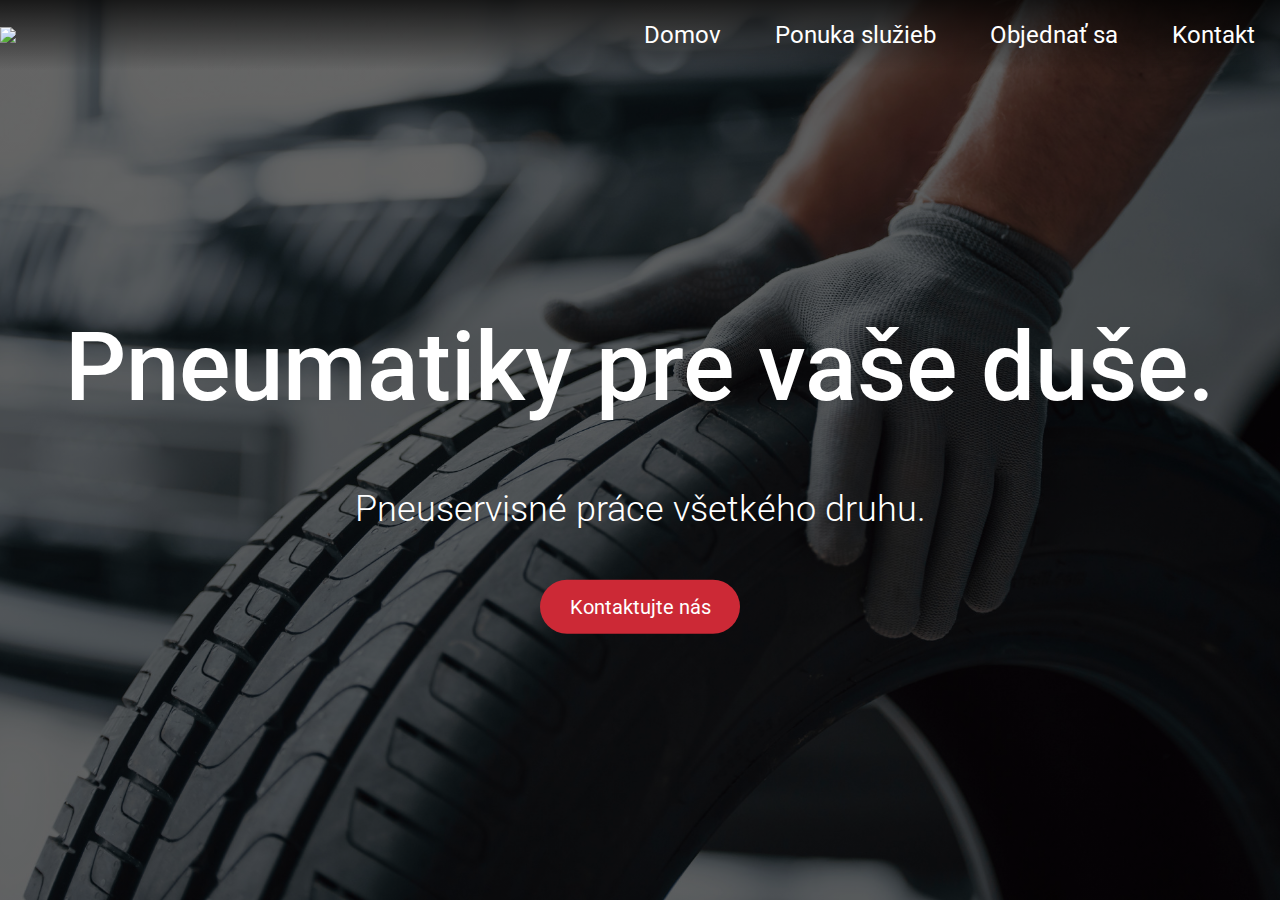
==== index.html @ 589ccd23 "erheheh" ====
<!DOCTYPE html>
<html lang="en">
<head>
    <meta charset="UTF-8">
    <meta name="viewport" content="width=device-width, initial-scale=1.0">
    <link rel="stylesheet" href="style.css">
    <title>Pneuservis Tired</title>
</head>
<body>
    <div class="banner">
        <div class="navbar">
            <img src="images/logo.png" class="logo">
            <ul>
                <li><a href="#">Domov</a></li>
                <li><a href="#">Ponuka služieb</a></li>
                <li><a href="#">Objednať sa</a></li>
                <li><a href="#">Kontakt</a></li>
            </ul>
        </div>
        <div class="titleContent">
            <h1>Pneumatiky pre vaše duše.</h1>
            <h2>Pneuservisné práce všetkého druhu.</h2>
            <div>
                <button type="button" class="contactButton">Kontaktujte nás</button>
            </div>
        </div>
    </div>
    
</body>
</html>
---- style.css ----
@import url('https://fonts.googleapis.com/css2?family=Roboto:wght@300;400;500&display=swap');

*{
    font-family: 'Roboto';
}

body {
    margin: 0px;
}

.banner{
    width: 100%;
    height: 100vh;
    background-image: linear-gradient(rgba(0,0,0,0.6),rgba(0,0,0,0.6)), url(images/title_image.jpg);
    /*<a href="https://www.freepik.com/free-photo/hands-only-mechanic-holding-tire-repair-garage-replacement-winter-summer-tires_9819076.htm">Image by standret</a> on Freepik*/
    background-size: cover;
    background-position: center;
}

.navbar{
    width: 100%;
    margin: auto;
    padding: 5px 0;
    display: flex;
    align-items: center;
    justify-content: space-between;
    background-image: linear-gradient(rgba(0,0,0,0.75),rgba(0,0,0,0));
}

.logo{
    width: 120px;
    cursor: pointer;
}

.navbar ul li{
    list-style: none;
    display: inline-block;
    margin: 0 25px;
    position: relative;
}

.navbar ul li a{
    text-decoration: none;
    font-weight: 400;
    font-size: 24px;
    color: #fff;
}

.navbar ul li::after{
    content: '';
    height: 3px;
    width: 0%;
    background: #cc2936;
    position: absolute;
    left: -10%;
    bottom: -20px;
    transition: 0.3s;
}

.navbar ul li a:hover{
    color: #cc2936;
}

.navbar ul li:hover::after{
    width: 120%;
}

.titleContent{
    width: 100%;
    position: absolute;
    top: 50%;
    transform: translateY(-50%);
    text-align: center;
    color: #fff;
}

.titleContent h1{
    font-size: 96px;
    font-weight: 500;
}

.titleContent h2{
    font-size: 36px;
    font-weight: 300;
}

.contactButton{
    width: 200px;
    padding: 15px 0;
    text-align: center;
    margin: 20px 10px;
    border-radius: 50px;
    font-weight: 400;
    font-size: 20px;
    border: none;
    background: #cc2936;
    color: #fff;
    cursor: pointer;
    transition: 0.3s;
}

.contactButton:hover{
    background: #1b1c22;
}
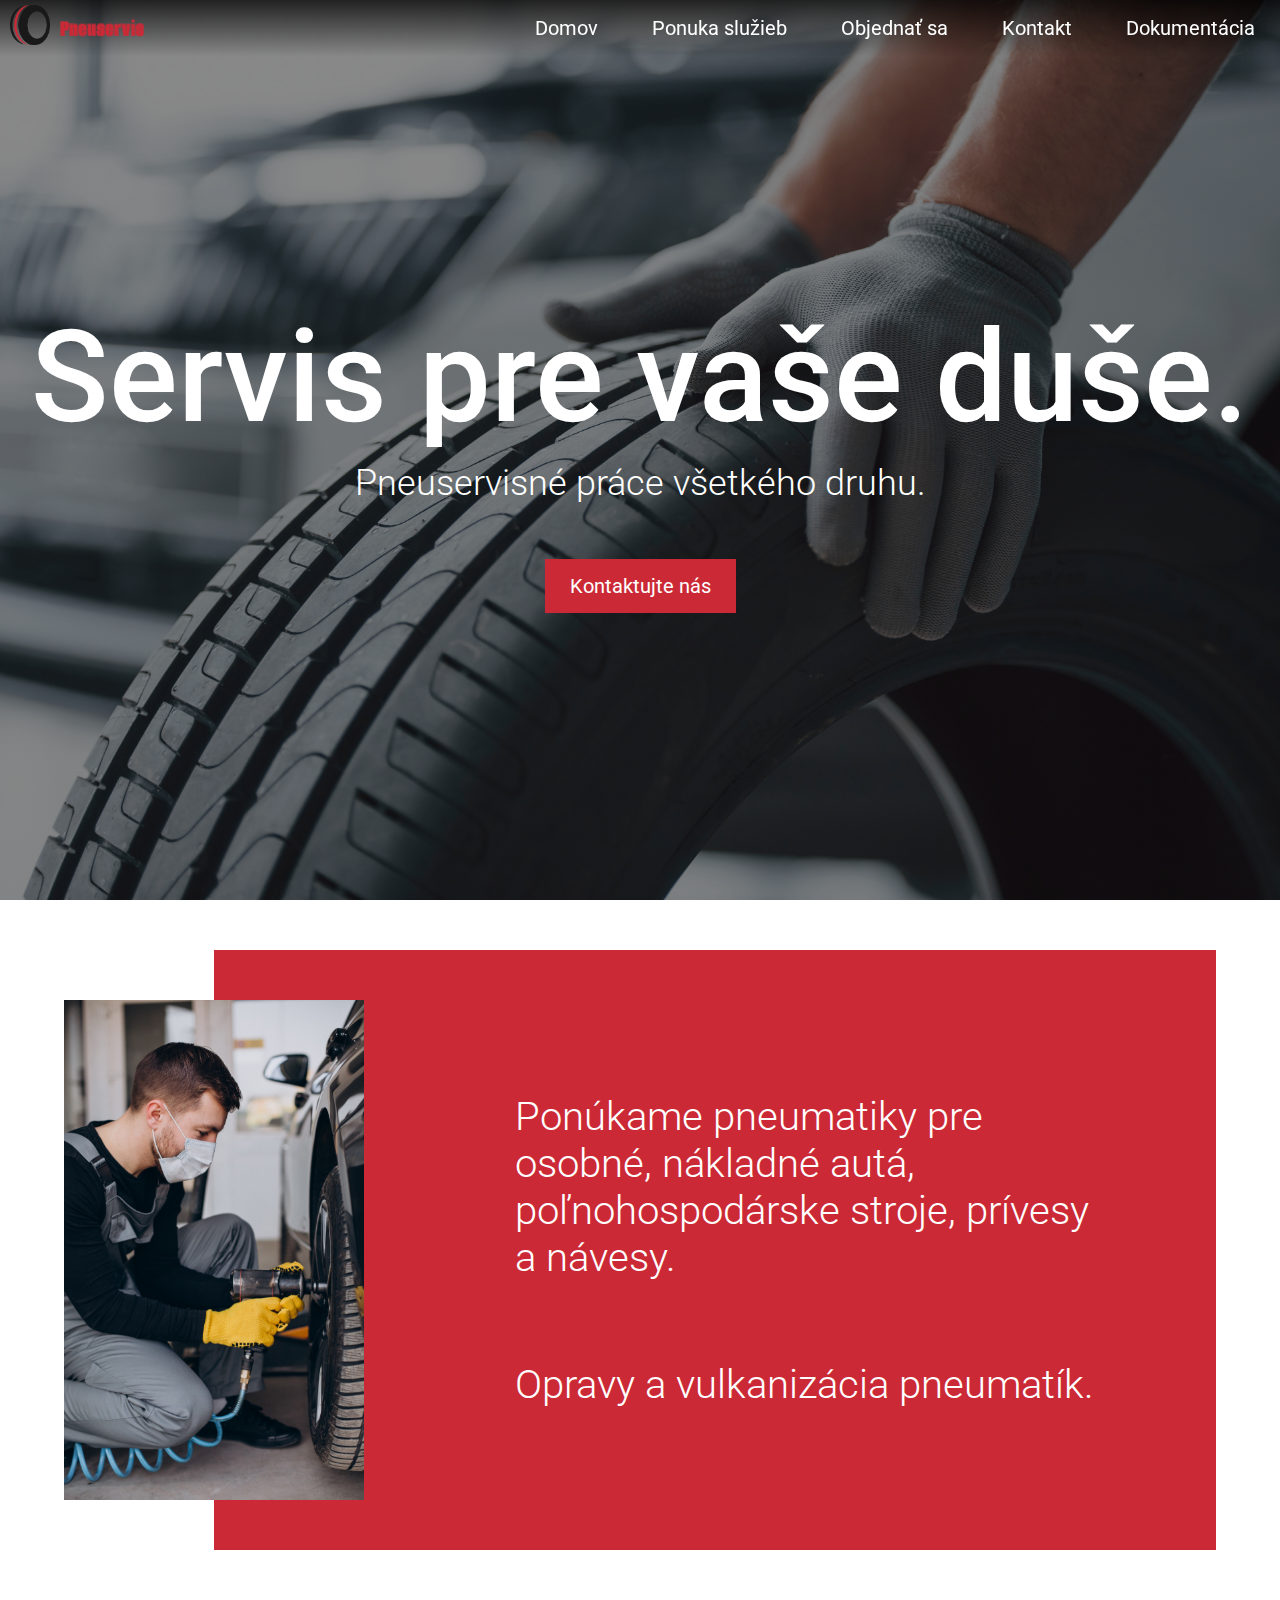
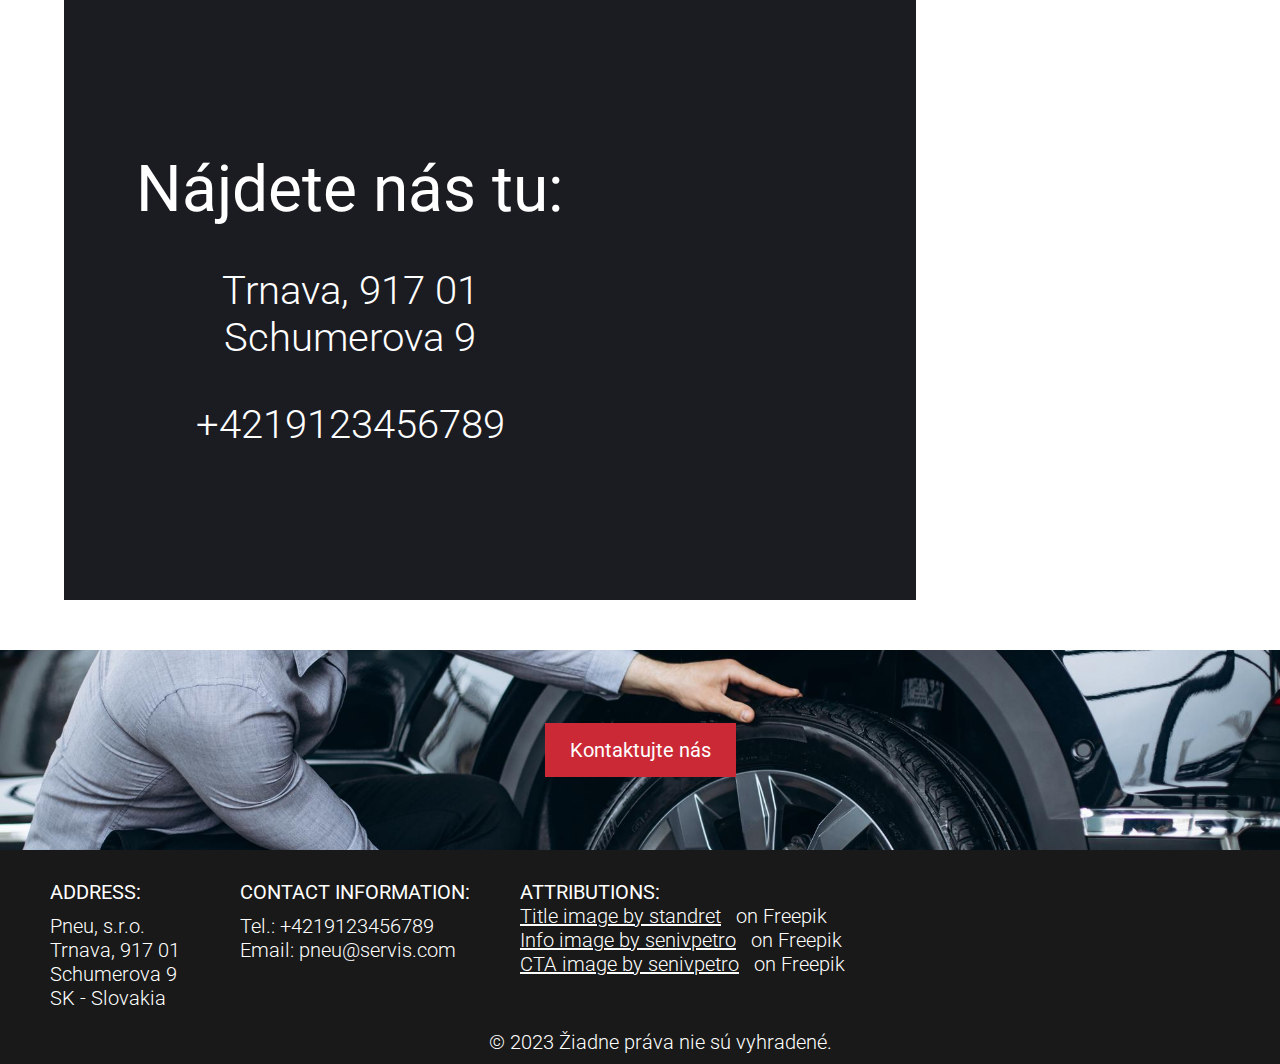
==== commit 89cdc970: "ffvv" ====
--- a/index.html
+++ b/index.html
@@ -3,28 +3,78 @@
 <head>
     <meta charset="UTF-8">
     <meta name="viewport" content="width=device-width, initial-scale=1.0">
-    <link rel="stylesheet" href="style.css">
-    <title>Pneuservis Tired</title>
+    <link rel="stylesheet" href="styles/global.css">
+    <link rel="stylesheet" href="styles/home.css">
+    <script src="scripts.js"></script>
+    <title>Pneuservis</title>
 </head>
 <body>
-    <div class="banner">
-        <div class="navbar">
-            <img src="images/logo.png" class="logo">
-            <ul>
-                <li><a href="#">Domov</a></li>
-                <li><a href="#">Ponuka služieb</a></li>
-                <li><a href="#">Objednať sa</a></li>
-                <li><a href="#">Kontakt</a></li>
-            </ul>
+
+    <div class="navbar">
+        <div class="logo-text">
+            <a href="index.html"><img src="logo.png" class="logo"></a>
+            Pneuservis
         </div>
-        <div class="titleContent">
-            <h1>Pneumatiky pre vaše duše.</h1>
+        <ul>
+            <li><a href="index.html">Domov</a></li>
+            <li><a href="sluzby.html">Ponuka služieb</a></li>
+            <li><a href="objednavka.html">Objednať sa</a></li>
+            <li><a href="kontakt.html">Kontakt</a></li>
+            <li><a href="dokumentacia.html">Dokumentácia</a></li>
+        </ul>
+    </div>
+
+    <div id="banner">
+        <div id="banner-content">
+            <h1>Servis pre vaše duše.</h1>
             <h2>Pneuservisné práce všetkého druhu.</h2>
+            <a href="kontakt.html" type="button" class="contact-button">Kontaktujte nás</a>
+        </div>
+    </div>
+
+    <div id="info-grid-container">
+        <div id="info-image"></div>
+        <div id="info-text">
+            <p>Ponúkame pneumatiky pre osobné, nákladné autá, poľnohospodárske stroje, prívesy a návesy.</p>
+            <p>Opravy a vulkanizácia pneumatík.</p>
+        </div>
+    </div>
+
+    <div id="location-grid-container">
+        <div id="location-text">
+            <h3>Nájdete nás tu:</h3>
+            <p>Trnava, 917 01 <br> Schumerova 9</p>
+            <p>+4219123456789</p>
+        </div>
+        <iframe id="map" src="https://www.google.com/maps/embed?pb=!1m14!1m8!1m3!1d2649.820620700253!2d17.590032!3d48.383182!3m2!1i1024!2i768!4f13.1!3m3!1m2!1s0x476ca083417f3327%3A0x317e314fa55d4696!2sCOOP%20Jednota!5e0!3m2!1ssk!2ssk!4v1697732635929!5m2!1ssk!2ssk" style="border:0;" allowfullscreen="" loading="lazy" referrerpolicy="no-referrer-when-downgrade"></iframe>
+    </div>
+
+    <div class="calltoaction">
+        <a href="kontakt.html" type="button" class="contact-button">Kontaktujte nás</a>
+    </div>
+
+    <footer> 
+        <div class="row">
             <div>
-                <button type="button" class="contactButton">Kontaktujte nás</button>
+                <h4>ADDRESS:</h4>
+                <p>Pneu, s.r.o. <br> Trnava, 917 01 <br> Schumerova 9 <br> SK - Slovakia</p>
+            </div>
+            <div>
+                <h4>CONTACT INFORMATION:</h4>
+                <p>Tel.: +4219123456789 <br> Email: pneu@servis.com</p>
+            </div>
+            <div>
+                <h4>ATTRIBUTIONS:</h4>
+                <a href="https://www.freepik.com/free-photo/hands-only-mechanic-holding-tire-repair-garage-replacement-winter-summer-tires_9819076.htm">Title image by standret</a> on Freepik <br>
+                <a href="https://www.freepik.com/free-photo/car-mechanic-changing-wheels-car_13781745.htm#query=tires&position=20&from_view=search&track=sph">Info image by senivpetro</a> on Freepik <br>
+                <a href="https://www.freepik.com/free-photo/man-choosing-car-checking-tires_27334460.htm#query=car%20wheel&position=27&from_view=keyword&track=ais">CTA image by senivpetro</a> on Freepik
             </div>
         </div>
-    </div>
-    
+
+        <div class="row" id="copyright">
+            <p>© 2023 Žiadne práva nie sú vyhradené.</p>
+        </div> 
+    </footer>
+
 </body>
 </html>--- a/styles/global.css
+++ b/styles/global.css
@@ -0,0 +1,163 @@
+@import url('https://fonts.googleapis.com/css2?family=Roboto:wght@300;400;500&display=swap');
+@import url('https://fonts.googleapis.com/css2?family=Alumni+Sans+Collegiate+One&display=swap');
+
+*{
+    font-family: 'Roboto';
+}
+
+body{
+    margin: 0;
+    padding: 0;
+    background-color: #fff;
+}
+
+.row{
+    display: flex;
+}
+
+.shadow{
+    box-shadow: 0 4px 8px 0 rgba(0, 0, 0, 0.2), 0 6px 20px 0 rgba(0, 0, 0, 0.19);
+}
+
+.navbar{
+    position: fixed;
+    top: 0;
+    width: 100%;
+    display: flex;
+    justify-content: space-between;
+    background-color: #fff;
+    z-index: 100;
+    box-shadow: 0 4px 8px 0 rgba(0, 0, 0, 0.2), 0 6px 20px 0 rgba(0, 0, 0, 0.19);
+}
+
+.navbar ul li{
+    list-style: none;
+    display: inline-block;
+    margin: 0 25px;
+    position: relative;
+}
+
+.navbar ul li a{
+    text-decoration: none;
+    font-weight: 400;
+    font-size: 20px;
+    color: #191919;
+}
+
+.navbar ul li::after{
+    content: '';
+    height: 0%;
+    width: 120%;
+    background: #cc2936;
+    position: absolute;
+    left: -10%;
+    bottom: -16px;
+    transition: 0.3s;
+}
+
+.navbar ul li a:hover{
+    color: #cc2936;
+}
+
+.navbar ul li:hover::after{
+    height: 3px;
+}
+
+.logo{
+    cursor: pointer;
+    height: 40px;
+    margin-top: 5px;
+    margin-bottom: 5px;
+    margin-left: 10px;
+    margin-right: 10px;
+}
+
+.logo-text{
+    font-family: 'Alumni Sans Collegiate One';
+    color: #cc2936;
+    font-size: 25px;
+    margin: 0;
+    font-weight: 400;
+    display: flex;
+    justify-content: center;
+    align-items: center;
+}
+
+.contact-button{
+    padding: 15px;
+    padding-left: 25px;
+    padding-right: 25px;
+    margin: 0px;
+    text-align: center;
+    font-weight: 400;
+    font-size: 20px;
+    background: #cc2936;
+    color: #fff;
+    transition: 0.3s;
+    text-decoration: none;
+}
+
+.contact-button:hover{
+    background: #ffe20a;
+    color: #191919;
+}
+
+footer{
+    left: 0;
+    bottom: 0;
+    width: 100%;
+    background-color: #191919;
+    color: #fff;
+    font-size: 20px;
+    font-weight: 300;
+    text-align: left;
+    padding-top: 30px;
+}
+
+footer h4{
+    font-weight: 400;
+    margin: 0;
+    margin-left: 50px;
+}
+
+footer p{
+    margin: 10px;
+    margin-left: 50px;
+}
+
+footer a{
+    font-weight: 300;
+    margin: 10px;
+    margin-left: 50px;
+    color: #fff;
+}
+
+#copyright{
+    justify-content: center;
+}
+
+.calltoaction{
+    width: 100%;
+    height: 200px;
+    background-image: url(../images/calltoaction_image.jpg); 
+    background-size: cover;
+    background-position: center; 
+    display: flex;
+    justify-content: center;
+    align-items: center;
+    margin-bottom: 0;
+}
+
+input{
+    width: 70%;
+    margin: 0;
+    margin-bottom: 10px;
+    margin-left: 10%;
+    border: none;
+    border-radius: none;
+    font-size: 16px;
+    background-color: #fff;
+    padding: 12px 12px 12px 12px;
+    color: #191919;
+    height: 25px;
+}--- a/styles/home.css
+++ b/styles/home.css
@@ -0,0 +1,127 @@
+.navbar{
+    background-color: transparent;
+    background-image: linear-gradient(rgba(0,0,0,0.75),rgba(0,0,0,0));
+    transition: 0.2s;
+    box-shadow: none;
+}
+
+.navbar.scrolled {
+    background-color: #fff;
+    background-image: none;
+    box-shadow: 0 4px 8px 0 rgba(0, 0, 0, 0.2), 0 6px 20px 0 rgba(0, 0, 0, 0.19);
+}
+
+.navbar ul li a {
+    color: #fff;
+}
+
+.navbar.scrolled ul li a {
+    color: #191919;
+}
+
+.navbar ul li a:hover{
+    color: #cc2936;
+}
+
+#banner{
+    width: 100%;
+    height: 100vh;
+    background-image: linear-gradient(rgba(20,20,20,0.5),rgba(20,20,20,0.5)), url(../images/title_image.jpg);
+    background-size: cover;
+    background-position: center;
+}
+
+#banner-content{
+    width: 100%;
+    position: absolute;
+    top: 50%;
+    transform: translateY(-50%);
+    text-align: center;
+    color: #fff;
+}
+
+#banner-content h1{
+    font-size: 128px;
+    font-weight: 500;
+    margin: 0;
+}
+
+#banner-content h2{
+    font-size: 36px;
+    font-weight: 300;
+    margin-bottom: 70px;
+    margin-top: 10px;
+}
+
+#info-grid-container{
+    display: grid;
+    grid-template-columns: 5% 150px 150px 1fr 5%;
+    grid-template-rows: 50px 50px 500px 50px;
+}
+
+#info-image{
+    grid-column: 2 / 4;
+    grid-row: 3 / 4;
+    background-image: url(../images/info_image.jpg);
+    background-size: cover;
+    background-position: center;
+    z-index: 10;
+}
+
+#info-text{
+    grid-column: 3 / 5;
+    grid-row: 2 / 5;
+    display: flex;
+    flex-direction: column;
+    justify-content: center;
+    background-color: #cc2936;
+    color: #fff;
+    font-size: 40px;
+    font-weight: 300;
+    padding-left: 30%;
+    padding-right: 10%;
+}
+
+#info-text p{
+    max-width: 800px;
+}
+
+#location-grid-container{
+    display: grid;
+    grid-template-columns: 5% 1fr 300px 300px 5%;
+    grid-template-rows: 50px 50px 500px 50px;
+    margin-bottom: 50px;
+}
+
+#location-text{
+    grid-column: 2 / 4;
+    grid-row: 2 / 5;
+    display: flex;
+    flex-direction: column;
+    justify-content: center;
+    text-align: center;
+    background-color: #1b1c22;
+    color: #fff;
+}
+
+#location-text h3{
+    font-size: 64px;
+    font-weight: 400;
+    margin: 20px;
+    margin-right: 300px;
+}
+
+#location-text p{
+    font-size: 40px;
+    font-weight: 300;
+    margin: 20px;
+    margin-right: 300px;
+}
+
+#map{
+    grid-column: 3 / 4;
+    grid-row: 3 / 3;
+    z-index: 10;
+    height: 500px;
+    width: 600px;
+}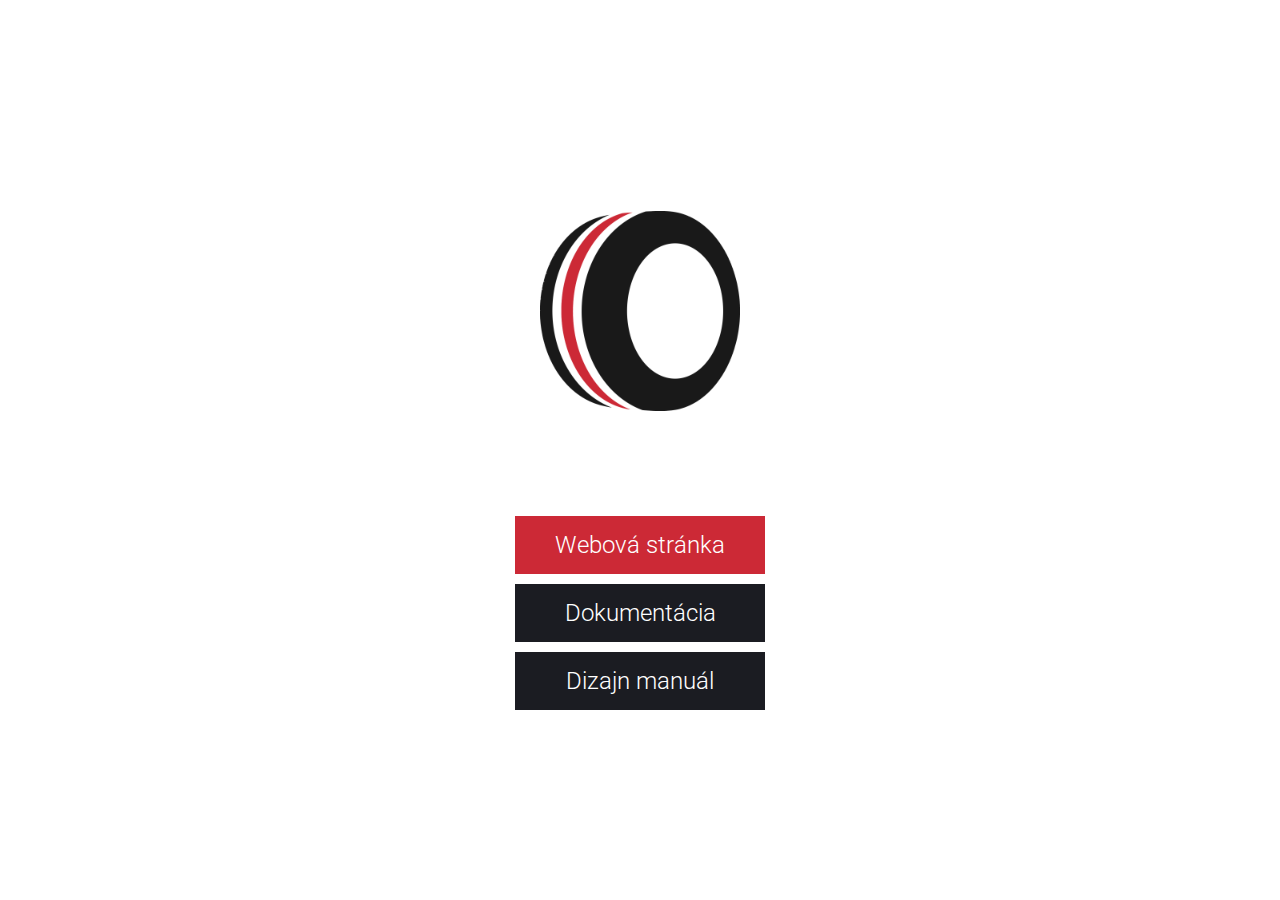
==== commit c1299514: "ôlmlô" ====
--- a/index.html
+++ b/index.html
@@ -1,80 +1,68 @@
 <!DOCTYPE html>
-<html lang="en">
+<html lang="sk">
 <head>
     <meta charset="UTF-8">
     <meta name="viewport" content="width=device-width, initial-scale=1.0">
-    <link rel="stylesheet" href="styles/global.css">
-    <link rel="stylesheet" href="styles/home.css">
-    <script src="scripts.js"></script>
-    <title>Pneuservis</title>
+    <link rel="icon" type="image/x-icon" href="logo.png">
+    <title>WDaT stránka penuservisu</title>
+<style>
+@import url('https://fonts.googleapis.com/css2?family=Roboto:wght@300;400;500&display=swap');
+
+body{
+    display: flex;
+    flex-direction: column;
+    justify-content: center;
+    align-items: center;
+    height: 90vh;
+    font-family: "Roboto";
+}
+
+.web-button{
+    padding: 15px 25px;
+    font-weight: 300;
+    font-size: 24px;
+    background: #cc2936;
+    color: #fff;
+    transition: 0.3s;
+    text-decoration: none;
+    width: 200px;
+    text-align: center;
+    margin: 5px;
+}
+
+.web-button:hover{
+    background: #ffe20a;
+    color: #191919;
+}
+
+.doc-button{
+    padding: 15px 25px;
+    font-weight: 300;
+    font-size: 24px;
+    background: #1b1c22;
+    color: #fff;
+    transition: 0.3s;
+    text-decoration: none;
+    width: 200px;
+    text-align: center;
+    margin: 5px;
+}
+
+.doc-button:hover{
+    background: #ffe20a;
+    color: #191919;
+}
+
+#logo{
+    margin: 100px;
+    width: 200px;
+}
+</style>
 </head>
 <body>
-
-    <div class="navbar">
-        <div class="logo-text">
-            <a href="index.html"><img src="logo.png" class="logo"></a>
-            Pneuservis
-        </div>
-        <ul>
-            <li><a href="index.html">Domov</a></li>
-            <li><a href="sluzby.html">Ponuka služieb</a></li>
-            <li><a href="objednavka.html">Objednať sa</a></li>
-            <li><a href="kontakt.html">Kontakt</a></li>
-            <li><a href="dokumentacia.html">Dokumentácia</a></li>
-        </ul>
-    </div>
-
-    <div id="banner">
-        <div id="banner-content">
-            <h1>Servis pre vaše duše.</h1>
-            <h2>Pneuservisné práce všetkého druhu.</h2>
-            <a href="kontakt.html" type="button" class="contact-button">Kontaktujte nás</a>
-        </div>
-    </div>
-
-    <div id="info-grid-container">
-        <div id="info-image"></div>
-        <div id="info-text">
-            <p>Ponúkame pneumatiky pre osobné, nákladné autá, poľnohospodárske stroje, prívesy a návesy.</p>
-            <p>Opravy a vulkanizácia pneumatík.</p>
-        </div>
-    </div>
-
-    <div id="location-grid-container">
-        <div id="location-text">
-            <h3>Nájdete nás tu:</h3>
-            <p>Trnava, 917 01 <br> Schumerova 9</p>
-            <p>+4219123456789</p>
-        </div>
-        <iframe id="map" src="https://www.google.com/maps/embed?pb=!1m14!1m8!1m3!1d2649.820620700253!2d17.590032!3d48.383182!3m2!1i1024!2i768!4f13.1!3m3!1m2!1s0x476ca083417f3327%3A0x317e314fa55d4696!2sCOOP%20Jednota!5e0!3m2!1ssk!2ssk!4v1697732635929!5m2!1ssk!2ssk" style="border:0;" allowfullscreen="" loading="lazy" referrerpolicy="no-referrer-when-downgrade"></iframe>
-    </div>
-
-    <div class="calltoaction">
-        <a href="kontakt.html" type="button" class="contact-button">Kontaktujte nás</a>
-    </div>
-
-    <footer> 
-        <div class="row">
-            <div>
-                <h4>ADDRESS:</h4>
-                <p>Pneu, s.r.o. <br> Trnava, 917 01 <br> Schumerova 9 <br> SK - Slovakia</p>
-            </div>
-            <div>
-                <h4>CONTACT INFORMATION:</h4>
-                <p>Tel.: +4219123456789 <br> Email: pneu@servis.com</p>
-            </div>
-            <div>
-                <h4>ATTRIBUTIONS:</h4>
-                <a href="https://www.freepik.com/free-photo/hands-only-mechanic-holding-tire-repair-garage-replacement-winter-summer-tires_9819076.htm">Title image by standret</a> on Freepik <br>
-                <a href="https://www.freepik.com/free-photo/car-mechanic-changing-wheels-car_13781745.htm#query=tires&position=20&from_view=search&track=sph">Info image by senivpetro</a> on Freepik <br>
-                <a href="https://www.freepik.com/free-photo/man-choosing-car-checking-tires_27334460.htm#query=car%20wheel&position=27&from_view=keyword&track=ais">CTA image by senivpetro</a> on Freepik
-            </div>
-        </div>
-
-        <div class="row" id="copyright">
-            <p>© 2023 Žiadne práva nie sú vyhradené.</p>
-        </div> 
-    </footer>
-
+    <img src="logo.png" id="logo" alt="logo">
+    <a href="domov.html" type="button" class="web-button">Webová stránka</a>
+    <a href="dokumentacia.html" type="button" class="doc-button">Dokumentácia</a>
+    <a href="manual.html" type="button" class="doc-button">Dizajn manuál</a>
 </body>
 </html>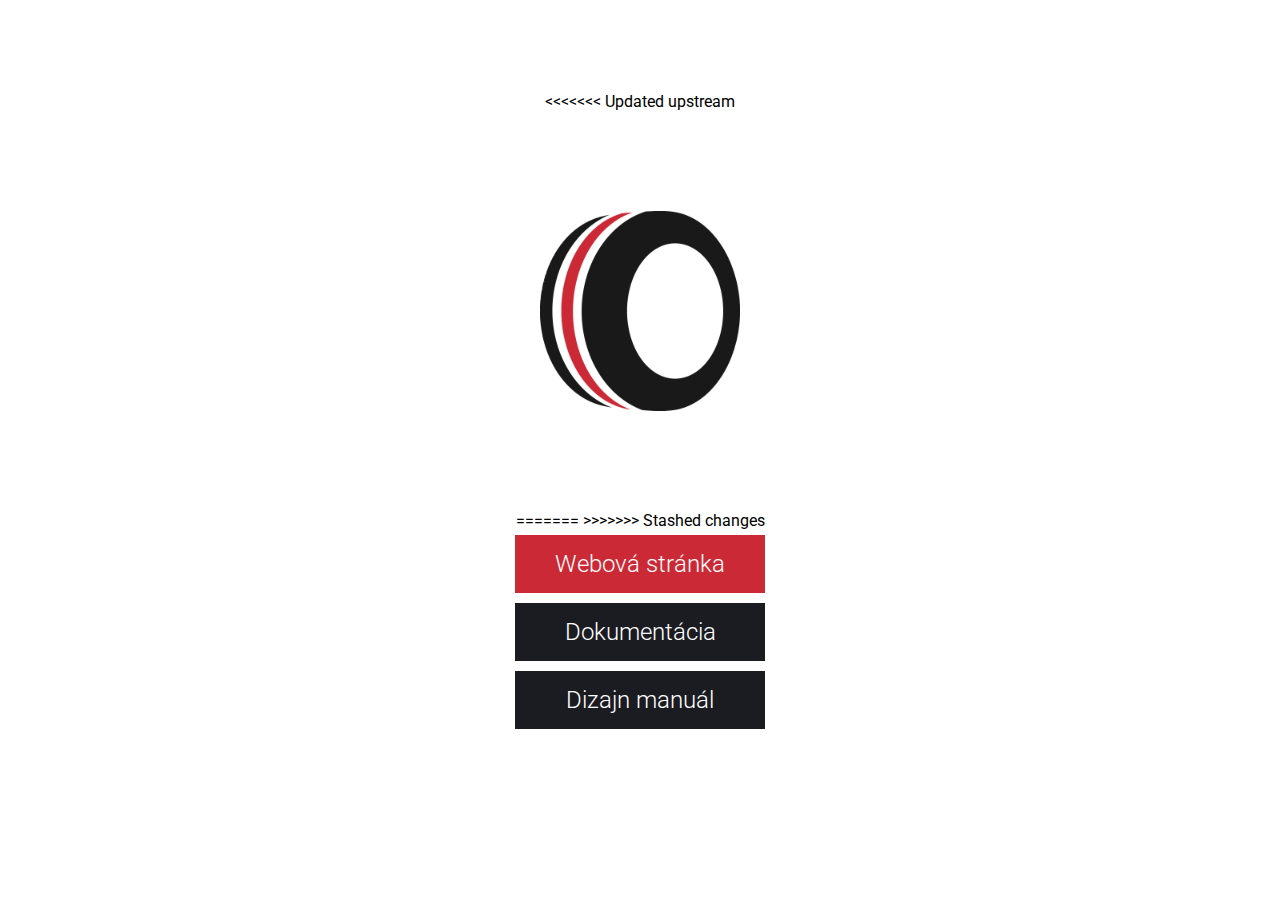
==== commit db423c03: "erheherherh" ====
--- a/index.html
+++ b/index.html
@@ -60,9 +60,12 @@
 </style>
 </head>
 <body>
+<<<<<<< Updated upstream
     <img src="logo.png" id="logo" alt="logo">
-    <a href="domov.html" type="button" class="web-button">Webová stránka</a>
-    <a href="dokumentacia.html" type="button" class="doc-button">Dokumentácia</a>
-    <a href="manual.html" type="button" class="doc-button">Dizajn manuál</a>
+=======
+>>>>>>> Stashed changes
+    <a href="domov.html" class="web-button">Webová stránka</a>
+    <a href="dokumentacia.html" class="doc-button">Dokumentácia</a>
+    <a href="manual.html" class="doc-button">Dizajn manuál</a>
 </body>
 </html>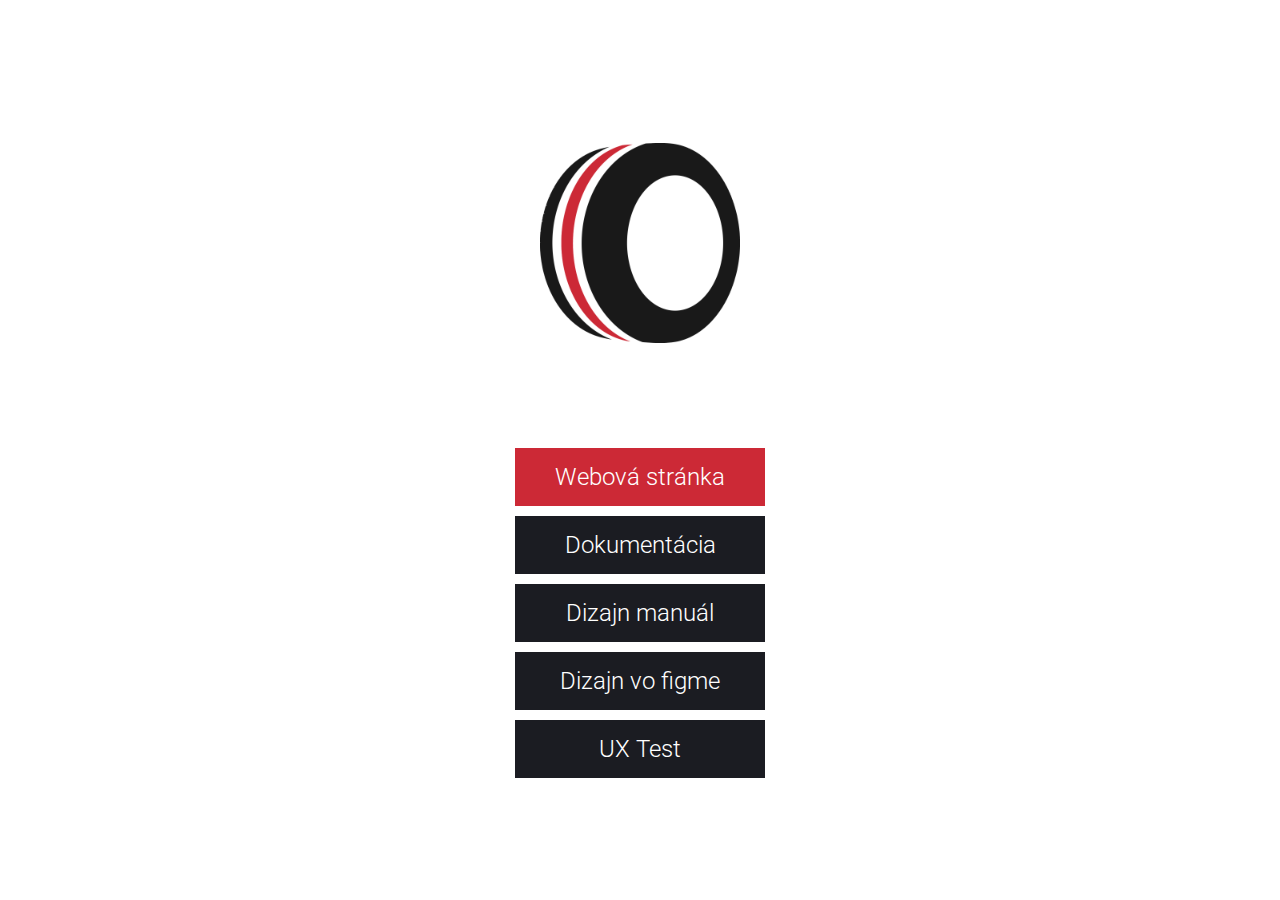
==== commit 39bda56b: "ergergerg" ====
--- a/index.html
+++ b/index.html
@@ -60,12 +60,11 @@
 </style>
 </head>
 <body>
-<<<<<<< Updated upstream
     <img src="logo.png" id="logo" alt="logo">
-=======
->>>>>>> Stashed changes
-    <a href="domov.html" class="web-button">Webová stránka</a>
-    <a href="dokumentacia.html" class="doc-button">Dokumentácia</a>
-    <a href="manual.html" class="doc-button">Dizajn manuál</a>
+    <a href="domov.html" type="button" class="web-button">Webová stránka</a>
+    <a href="dokumentacia.pdf" type="button" class="doc-button">Dokumentácia</a>
+    <a href="manual.pdf" type="button" class="doc-button">Dizajn manuál</a>
+    <a href="https://www.figma.com/file/Sk2Ih9oOuUTSXIOlj4sWZb/Web-Dizajn-a-Techlol%C3%B3gie?type=design&node-id=0%3A1&mode=design&t=MCNqPJ7ySTbtvEJO-1" type="button" class="doc-button">Dizajn vo figme</a>
+    <a href="https://app.lyssna.com/do/d3728755a03e/83a" type="button" class="doc-button">UX Test</a>
 </body>
 </html>